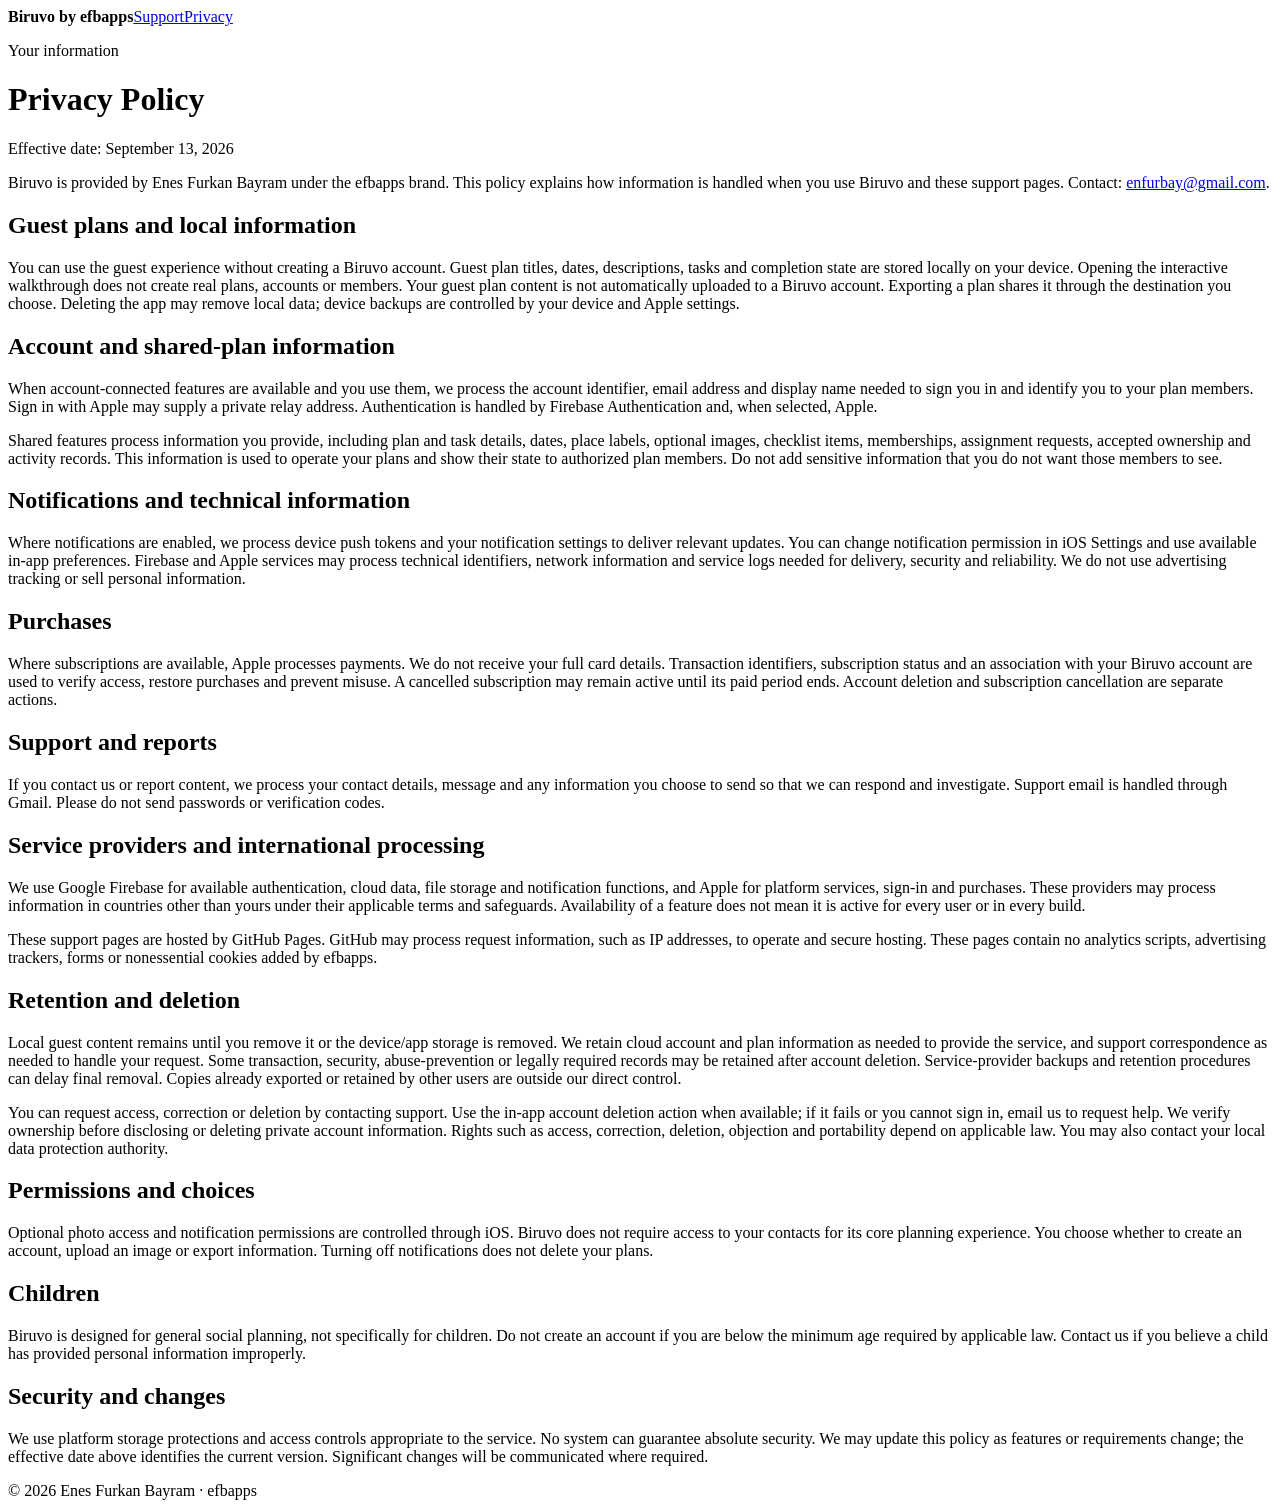
==== privacy.html @ 4bf7fa87 "Publish Biruvo privacy.html" ====
<!doctype html><html lang="en"><meta charset="utf-8"><meta name="viewport" content="width=device-width,initial-scale=1"><title>Privacy Policy — Biruvo</title><link rel="stylesheet" href="style.css"><main><nav aria-label="Main"><strong>Biruvo by efbapps</strong><a href="index.html">Support</a><a href="privacy.html">Privacy</a></nav><p class="eyebrow">Your information</p><h1>Privacy Policy</h1><p>Effective date: September 13, 2026</p><p>Biruvo is provided by Enes Furkan Bayram under the efbapps brand. This policy explains how information is handled when you use Biruvo and these support pages. Contact: <a href="mailto:enfurbay@gmail.com">enfurbay@gmail.com</a>.</p><h2>Guest plans and local information</h2><p>You can use the guest experience without creating a Biruvo account. Guest plan titles, dates, descriptions, tasks and completion state are stored locally on your device. Opening the interactive walkthrough does not create real plans, accounts or members. Your guest plan content is not automatically uploaded to a Biruvo account. Exporting a plan shares it through the destination you choose. Deleting the app may remove local data; device backups are controlled by your device and Apple settings.</p><h2>Account and shared-plan information</h2><p>When account-connected features are available and you use them, we process the account identifier, email address and display name needed to sign you in and identify you to your plan members. Sign in with Apple may supply a private relay address. Authentication is handled by Firebase Authentication and, when selected, Apple.</p><p>Shared features process information you provide, including plan and task details, dates, place labels, optional images, checklist items, memberships, assignment requests, accepted ownership and activity records. This information is used to operate your plans and show their state to authorized plan members. Do not add sensitive information that you do not want those members to see.</p><h2>Notifications and technical information</h2><p>Where notifications are enabled, we process device push tokens and your notification settings to deliver relevant updates. You can change notification permission in iOS Settings and use available in-app preferences. Firebase and Apple services may process technical identifiers, network information and service logs needed for delivery, security and reliability. We do not use advertising tracking or sell personal information.</p><h2>Purchases</h2><p>Where subscriptions are available, Apple processes payments. We do not receive your full card details. Transaction identifiers, subscription status and an association with your Biruvo account are used to verify access, restore purchases and prevent misuse. A cancelled subscription may remain active until its paid period ends. Account deletion and subscription cancellation are separate actions.</p><h2>Support and reports</h2><p>If you contact us or report content, we process your contact details, message and any information you choose to send so that we can respond and investigate. Support email is handled through Gmail. Please do not send passwords or verification codes.</p><h2>Service providers and international processing</h2><p>We use Google Firebase for available authentication, cloud data, file storage and notification functions, and Apple for platform services, sign-in and purchases. These providers may process information in countries other than yours under their applicable terms and safeguards. Availability of a feature does not mean it is active for every user or in every build.</p><p>These support pages are hosted by GitHub Pages. GitHub may process request information, such as IP addresses, to operate and secure hosting. These pages contain no analytics scripts, advertising trackers, forms or nonessential cookies added by efbapps.</p><h2>Retention and deletion</h2><p>Local guest content remains until you remove it or the device/app storage is removed. We retain cloud account and plan information as needed to provide the service, and support correspondence as needed to handle your request. Some transaction, security, abuse-prevention or legally required records may be retained after account deletion. Service-provider backups and retention procedures can delay final removal. Copies already exported or retained by other users are outside our direct control.</p><p>You can request access, correction or deletion by contacting support. Use the in-app account deletion action when available; if it fails or you cannot sign in, email us to request help. We verify ownership before disclosing or deleting private account information. Rights such as access, correction, deletion, objection and portability depend on applicable law. You may also contact your local data protection authority.</p><h2>Permissions and choices</h2><p>Optional photo access and notification permissions are controlled through iOS. Biruvo does not require access to your contacts for its core planning experience. You choose whether to create an account, upload an image or export information. Turning off notifications does not delete your plans.</p><h2>Children</h2><p>Biruvo is designed for general social planning, not specifically for children. Do not create an account if you are below the minimum age required by applicable law. Contact us if you believe a child has provided personal information improperly.</p><h2>Security and changes</h2><p>We use platform storage protections and access controls appropriate to the service. No system can guarantee absolute security. We may update this policy as features or requirements change; the effective date above identifies the current version. Significant changes will be communicated where required.</p><footer>© 2026 Enes Furkan Bayram · efbapps</footer></main></html>
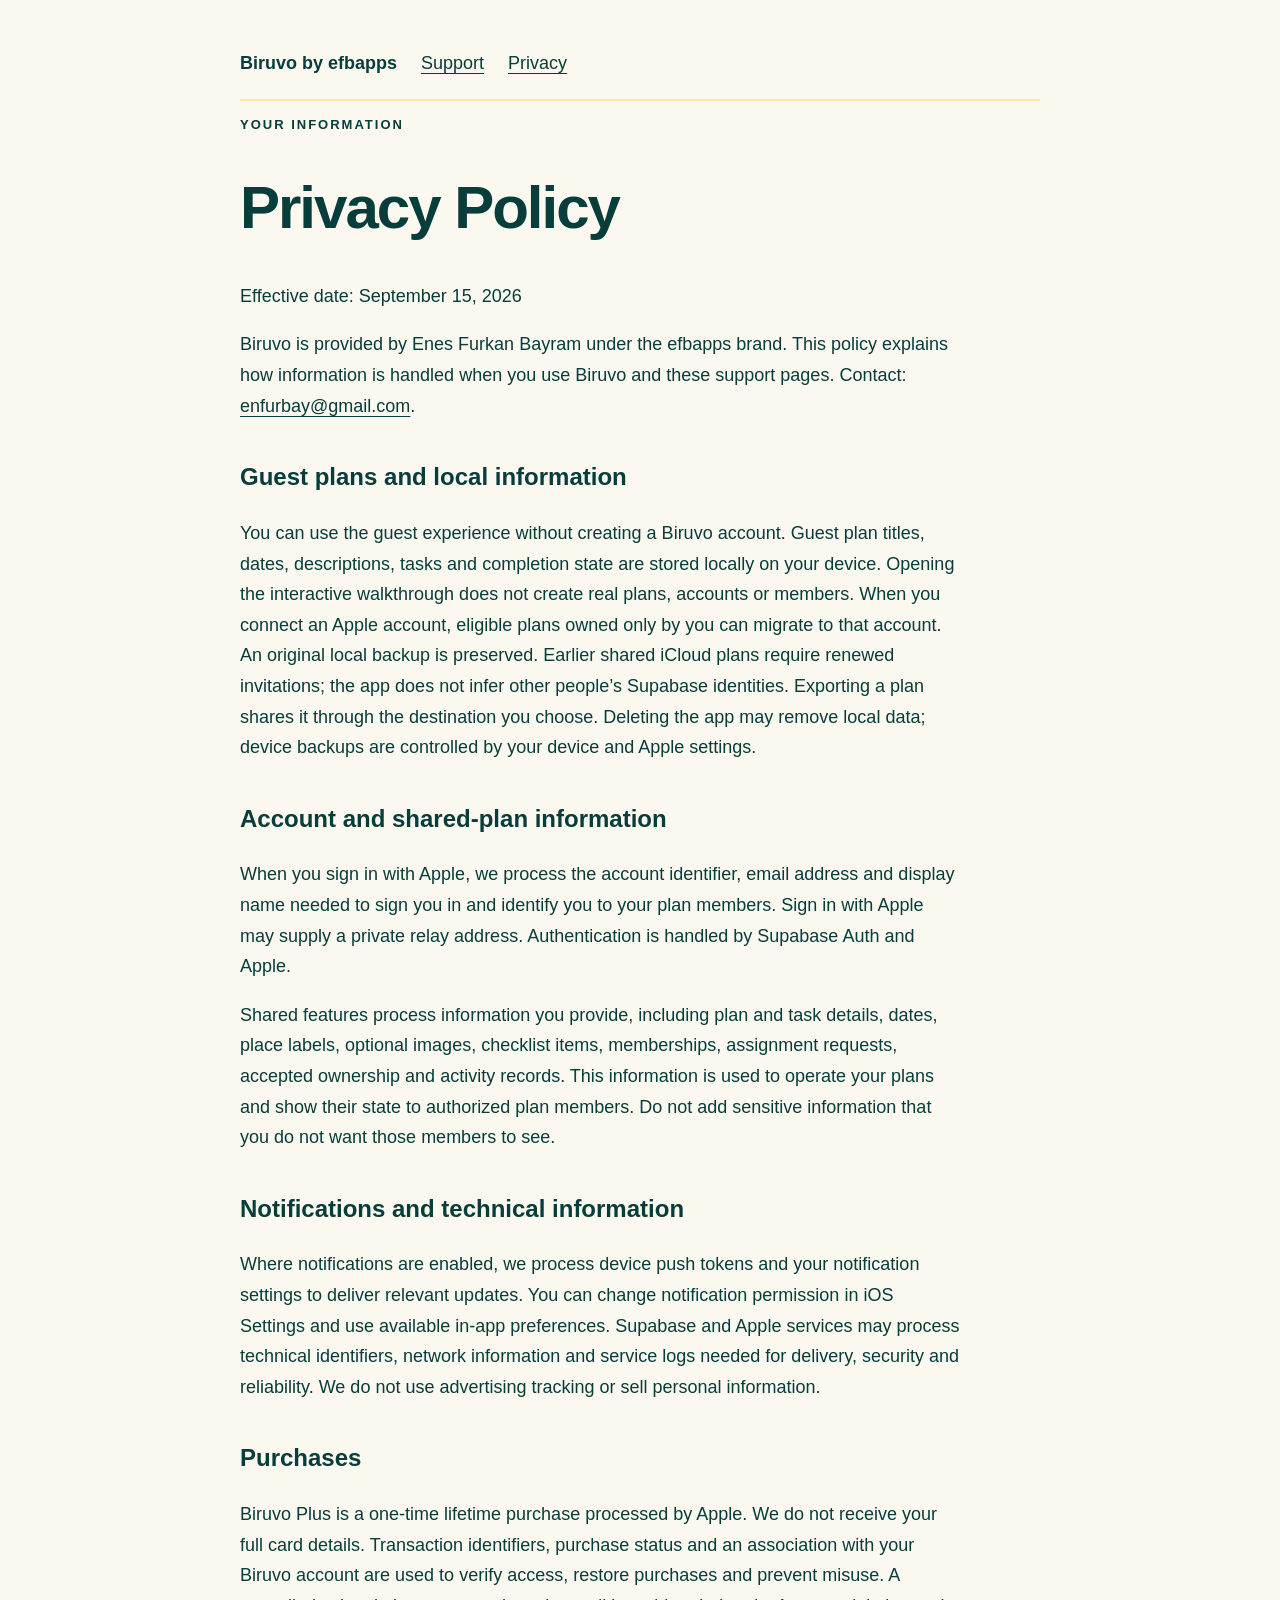
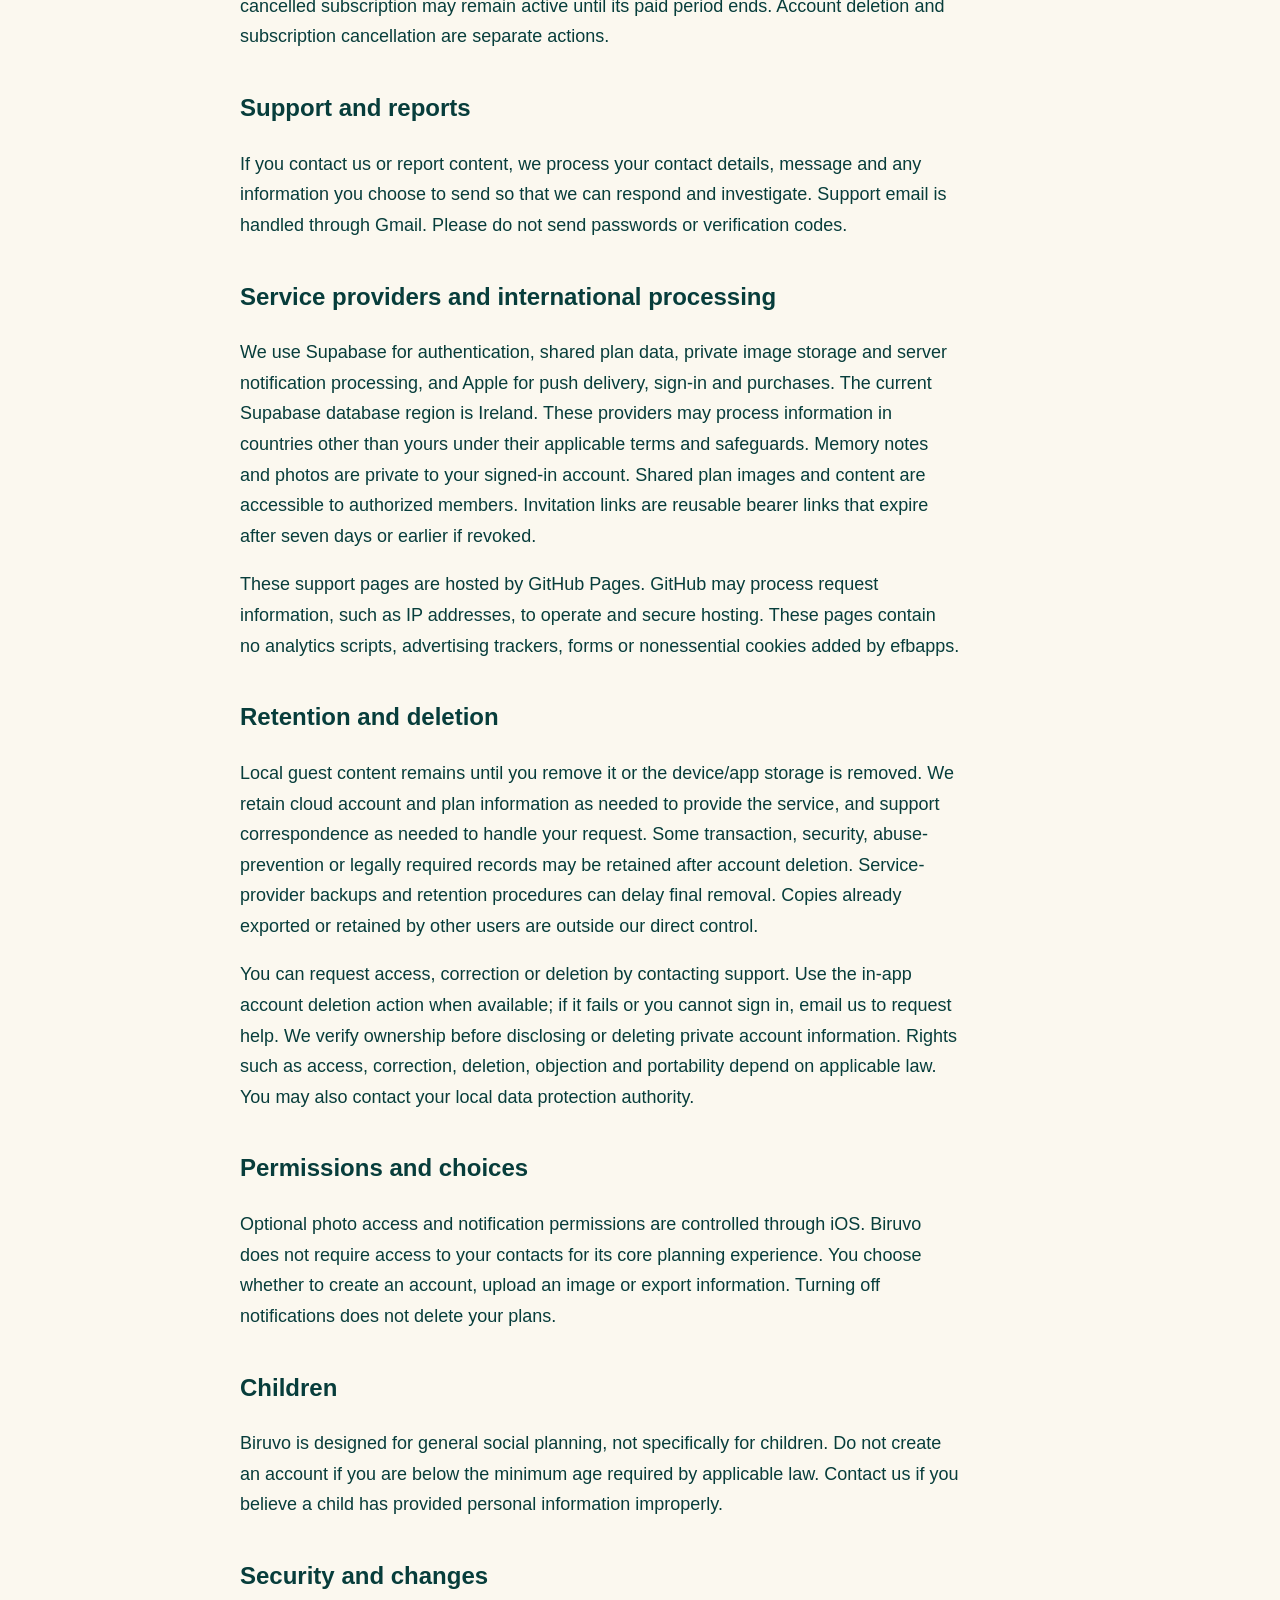
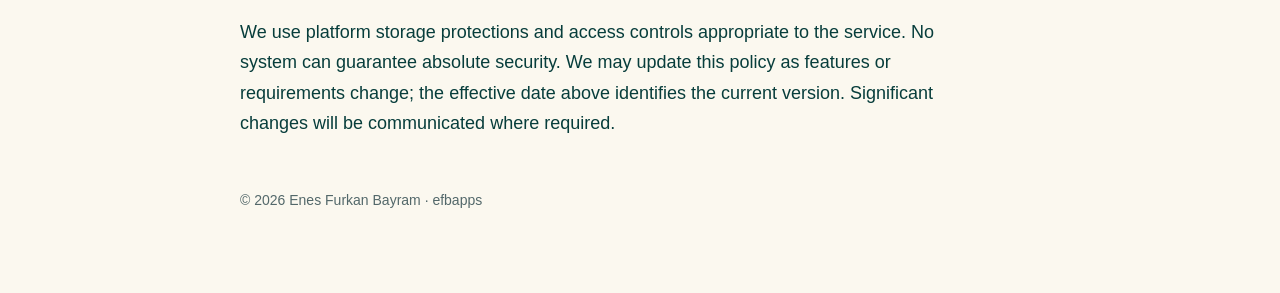
==== commit d741abff: "Publish Biruvo privacy.html" ====
--- a/privacy.html
+++ b/privacy.html
@@ -1 +1 @@
-<!doctype html><html lang="en"><meta charset="utf-8"><meta name="viewport" content="width=device-width,initial-scale=1"><title>Privacy Policy — Biruvo</title><link rel="stylesheet" href="style.css"><main><nav aria-label="Main"><strong>Biruvo by efbapps</strong><a href="index.html">Support</a><a href="privacy.html">Privacy</a></nav><p class="eyebrow">Your information</p><h1>Privacy Policy</h1><p>Effective date: September 13, 2026</p><p>Biruvo is provided by Enes Furkan Bayram under the efbapps brand. This policy explains how information is handled when you use Biruvo and these support pages. Contact: <a href="mailto:enfurbay@gmail.com">enfurbay@gmail.com</a>.</p><h2>Guest plans and local information</h2><p>You can use the guest experience without creating a Biruvo account. Guest plan titles, dates, descriptions, tasks and completion state are stored locally on your device. Opening the interactive walkthrough does not create real plans, accounts or members. Your guest plan content is not automatically uploaded to a Biruvo account. Exporting a plan shares it through the destination you choose. Deleting the app may remove local data; device backups are controlled by your device and Apple settings.</p><h2>Account and shared-plan information</h2><p>When account-connected features are available and you use them, we process the account identifier, email address and display name needed to sign you in and identify you to your plan members. Sign in with Apple may supply a private relay address. Authentication is handled by Firebase Authentication and, when selected, Apple.</p><p>Shared features process information you provide, including plan and task details, dates, place labels, optional images, checklist items, memberships, assignment requests, accepted ownership and activity records. This information is used to operate your plans and show their state to authorized plan members. Do not add sensitive information that you do not want those members to see.</p><h2>Notifications and technical information</h2><p>Where notifications are enabled, we process device push tokens and your notification settings to deliver relevant updates. You can change notification permission in iOS Settings and use available in-app preferences. Firebase and Apple services may process technical identifiers, network information and service logs needed for delivery, security and reliability. We do not use advertising tracking or sell personal information.</p><h2>Purchases</h2><p>Where subscriptions are available, Apple processes payments. We do not receive your full card details. Transaction identifiers, subscription status and an association with your Biruvo account are used to verify access, restore purchases and prevent misuse. A cancelled subscription may remain active until its paid period ends. Account deletion and subscription cancellation are separate actions.</p><h2>Support and reports</h2><p>If you contact us or report content, we process your contact details, message and any information you choose to send so that we can respond and investigate. Support email is handled through Gmail. Please do not send passwords or verification codes.</p><h2>Service providers and international processing</h2><p>We use Google Firebase for available authentication, cloud data, file storage and notification functions, and Apple for platform services, sign-in and purchases. These providers may process information in countries other than yours under their applicable terms and safeguards. Availability of a feature does not mean it is active for every user or in every build.</p><p>These support pages are hosted by GitHub Pages. GitHub may process request information, such as IP addresses, to operate and secure hosting. These pages contain no analytics scripts, advertising trackers, forms or nonessential cookies added by efbapps.</p><h2>Retention and deletion</h2><p>Local guest content remains until you remove it or the device/app storage is removed. We retain cloud account and plan information as needed to provide the service, and support correspondence as needed to handle your request. Some transaction, security, abuse-prevention or legally required records may be retained after account deletion. Service-provider backups and retention procedures can delay final removal. Copies already exported or retained by other users are outside our direct control.</p><p>You can request access, correction or deletion by contacting support. Use the in-app account deletion action when available; if it fails or you cannot sign in, email us to request help. We verify ownership before disclosing or deleting private account information. Rights such as access, correction, deletion, objection and portability depend on applicable law. You may also contact your local data protection authority.</p><h2>Permissions and choices</h2><p>Optional photo access and notification permissions are controlled through iOS. Biruvo does not require access to your contacts for its core planning experience. You choose whether to create an account, upload an image or export information. Turning off notifications does not delete your plans.</p><h2>Children</h2><p>Biruvo is designed for general social planning, not specifically for children. Do not create an account if you are below the minimum age required by applicable law. Contact us if you believe a child has provided personal information improperly.</p><h2>Security and changes</h2><p>We use platform storage protections and access controls appropriate to the service. No system can guarantee absolute security. We may update this policy as features or requirements change; the effective date above identifies the current version. Significant changes will be communicated where required.</p><footer>© 2026 Enes Furkan Bayram · efbapps</footer></main></html>+<!doctype html><html lang="en"><meta charset="utf-8"><meta name="viewport" content="width=device-width,initial-scale=1"><title>Privacy Policy — Biruvo</title><link rel="stylesheet" href="style.css"><main><nav aria-label="Main"><strong>Biruvo by efbapps</strong><a href="index.html">Support</a><a href="privacy.html">Privacy</a></nav><p class="eyebrow">Your information</p><h1>Privacy Policy</h1><p>Effective date: September 15, 2026</p><p>Biruvo is provided by Enes Furkan Bayram under the efbapps brand. This policy explains how information is handled when you use Biruvo and these support pages. Contact: <a href="mailto:enfurbay@gmail.com">enfurbay@gmail.com</a>.</p><h2>Guest plans and local information</h2><p>You can use the guest experience without creating a Biruvo account. Guest plan titles, dates, descriptions, tasks and completion state are stored locally on your device. Opening the interactive walkthrough does not create real plans, accounts or members. When you connect an Apple account, eligible plans owned only by you can migrate to that account. An original local backup is preserved. Earlier shared iCloud plans require renewed invitations; the app does not infer other people’s Supabase identities. Exporting a plan shares it through the destination you choose. Deleting the app may remove local data; device backups are controlled by your device and Apple settings.</p><h2>Account and shared-plan information</h2><p>When you sign in with Apple, we process the account identifier, email address and display name needed to sign you in and identify you to your plan members. Sign in with Apple may supply a private relay address. Authentication is handled by Supabase Auth and Apple.</p><p>Shared features process information you provide, including plan and task details, dates, place labels, optional images, checklist items, memberships, assignment requests, accepted ownership and activity records. This information is used to operate your plans and show their state to authorized plan members. Do not add sensitive information that you do not want those members to see.</p><h2>Notifications and technical information</h2><p>Where notifications are enabled, we process device push tokens and your notification settings to deliver relevant updates. You can change notification permission in iOS Settings and use available in-app preferences. Supabase and Apple services may process technical identifiers, network information and service logs needed for delivery, security and reliability. We do not use advertising tracking or sell personal information.</p><h2>Purchases</h2><p>Biruvo Plus is a one-time lifetime purchase processed by Apple. We do not receive your full card details. Transaction identifiers, purchase status and an association with your Biruvo account are used to verify access, restore purchases and prevent misuse. A cancelled subscription may remain active until its paid period ends. Account deletion and subscription cancellation are separate actions.</p><h2>Support and reports</h2><p>If you contact us or report content, we process your contact details, message and any information you choose to send so that we can respond and investigate. Support email is handled through Gmail. Please do not send passwords or verification codes.</p><h2>Service providers and international processing</h2><p>We use Supabase for authentication, shared plan data, private image storage and server notification processing, and Apple for push delivery, sign-in and purchases. The current Supabase database region is Ireland. These providers may process information in countries other than yours under their applicable terms and safeguards. Memory notes and photos are private to your signed-in account. Shared plan images and content are accessible to authorized members. Invitation links are reusable bearer links that expire after seven days or earlier if revoked.</p><p>These support pages are hosted by GitHub Pages. GitHub may process request information, such as IP addresses, to operate and secure hosting. These pages contain no analytics scripts, advertising trackers, forms or nonessential cookies added by efbapps.</p><h2>Retention and deletion</h2><p>Local guest content remains until you remove it or the device/app storage is removed. We retain cloud account and plan information as needed to provide the service, and support correspondence as needed to handle your request. Some transaction, security, abuse-prevention or legally required records may be retained after account deletion. Service-provider backups and retention procedures can delay final removal. Copies already exported or retained by other users are outside our direct control.</p><p>You can request access, correction or deletion by contacting support. Use the in-app account deletion action when available; if it fails or you cannot sign in, email us to request help. We verify ownership before disclosing or deleting private account information. Rights such as access, correction, deletion, objection and portability depend on applicable law. You may also contact your local data protection authority.</p><h2>Permissions and choices</h2><p>Optional photo access and notification permissions are controlled through iOS. Biruvo does not require access to your contacts for its core planning experience. You choose whether to create an account, upload an image or export information. Turning off notifications does not delete your plans.</p><h2>Children</h2><p>Biruvo is designed for general social planning, not specifically for children. Do not create an account if you are below the minimum age required by applicable law. Contact us if you believe a child has provided personal information improperly.</p><h2>Security and changes</h2><p>We use platform storage protections and access controls appropriate to the service. No system can guarantee absolute security. We may update this policy as features or requirements change; the effective date above identifies the current version. Significant changes will be communicated where required.</p><footer>© 2026 Enes Furkan Bayram · efbapps</footer></main></html>
--- a/style.css
+++ b/style.css
@@ -0,0 +1 @@
+body{margin:0;background:#fbf8ef;color:#073d3b;font:18px/1.7 -apple-system,BlinkMacSystemFont,"Segoe UI",sans-serif}main{max-width:800px;margin:auto;padding:48px 24px 80px}nav{display:flex;gap:24px;flex-wrap:wrap;border-bottom:2px solid #ffe8a0;padding-bottom:20px}a{color:#073d3b;text-underline-offset:4px}h1{font-size:clamp(38px,7vw,60px);line-height:1.08;letter-spacing:-2px}h2{font-size:24px;margin-top:36px}p,li{max-width:72ch}.eyebrow{font-weight:700;letter-spacing:2px;text-transform:uppercase;font-size:13px}.card{background:#e4f0e8;padding:24px;border-radius:24px}.button{display:inline-block;background:#073d3b;color:#fff;border-radius:16px;padding:12px 20px;text-decoration:none}footer{margin-top:50px;font-size:14px;color:#53686a}a:focus-visible{outline:3px solid #b47d00;outline-offset:4px}
